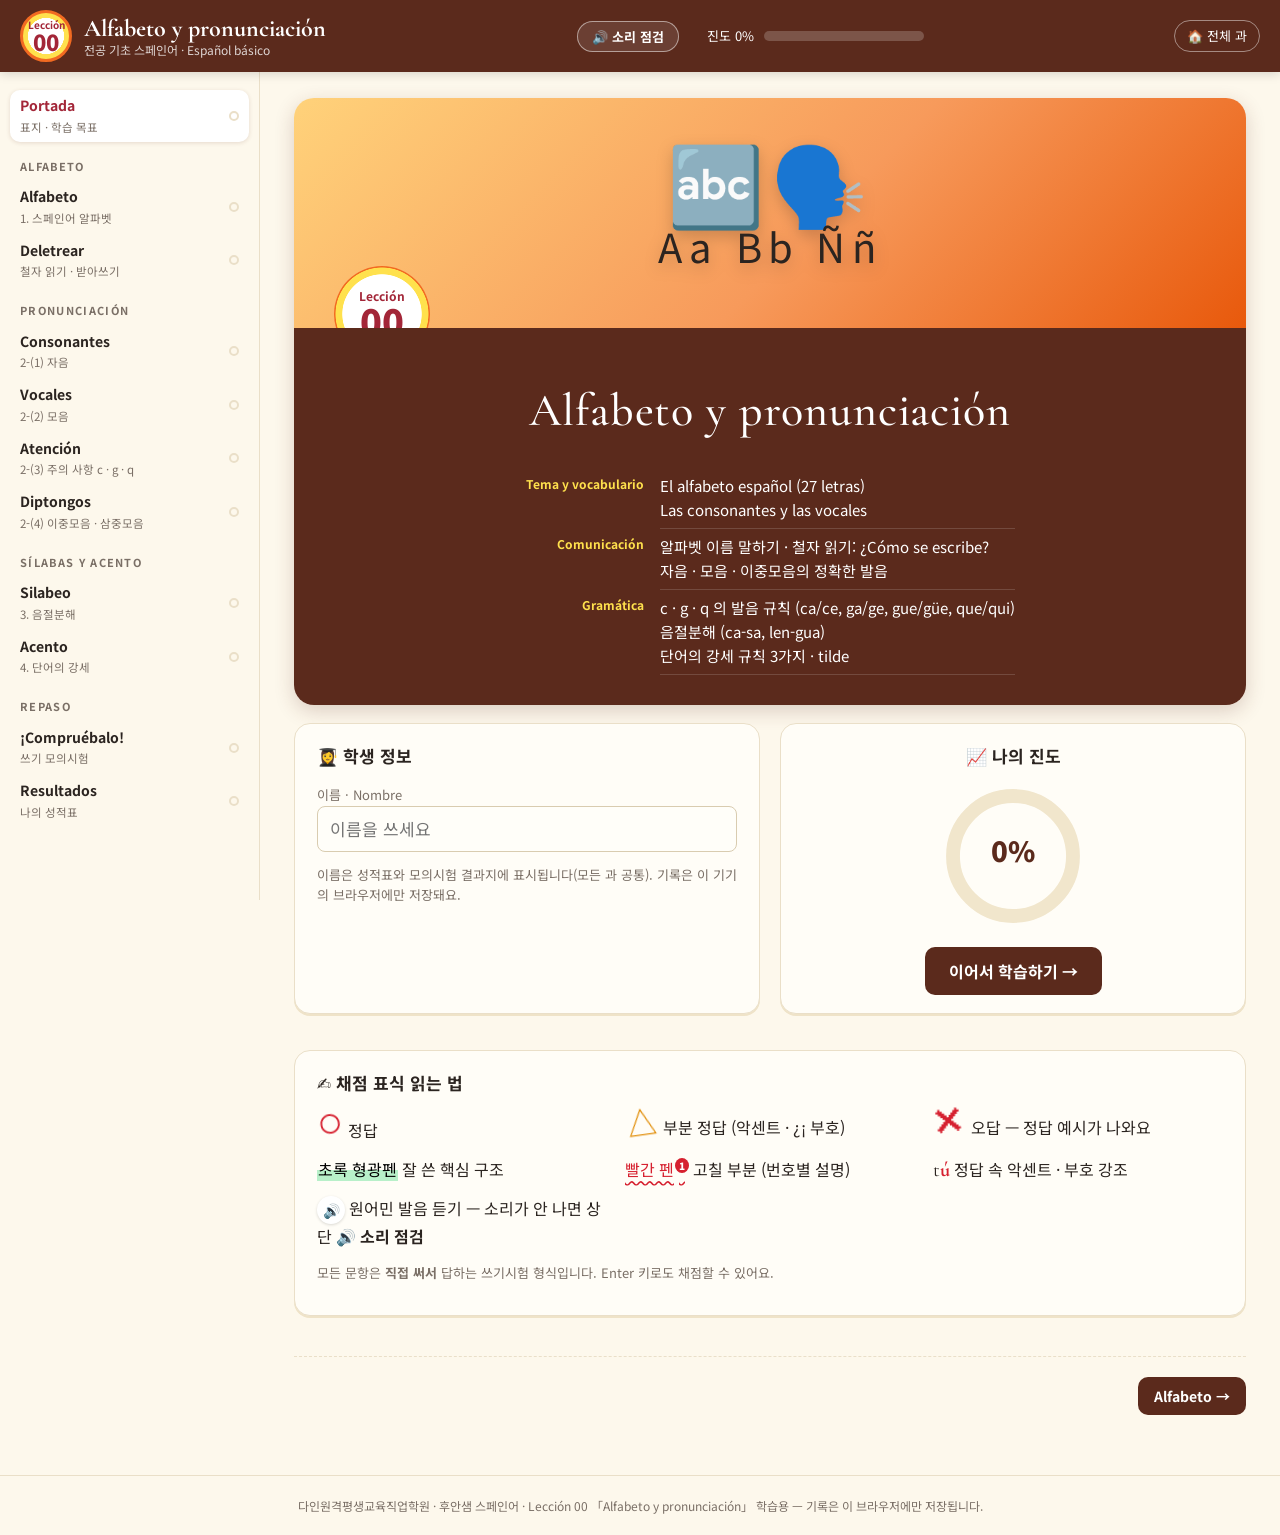
==== L00/index.html @ aec1a353 "Español básico v2: 전공 기초 스페인어 L00~L12 인터랙티브 수업 사이트 (스페인어 회화 I 9과 포맷) Co-Authored-By: Claude Opus 5.5" ====
<!DOCTYPE html>
<html lang="ko">
<head>
<meta charset="utf-8">
<meta name="viewport" content="width=device-width, initial-scale=1">
<title>Lección 00 · Alfabeto y pronunciación — 전공 기초 스페인어</title>
<link rel="preconnect" href="https://fonts.googleapis.com">
<link rel="preconnect" href="https://fonts.gstatic.com" crossorigin>
<link href="https://fonts.googleapis.com/css2?family=Cormorant+Garamond:ital,wght@0,500;0,700;1,500&family=Noto+Sans+KR:wght@400;500;700;900&family=Gaegu:wght@700&display=swap" rel="stylesheet">
<link rel="stylesheet" href="../common/style.css?v=1">
</head>
<body>
<script src="../common/audio-map.js?v=1"></script>
<script src="../common/engine.js?v=1"></script>
<script src="lesson.js?v=1"></script>
</body>
</html>
---- common/style.css ----
:root{
  --brown:#5b2a1c;--brown2:#7b3a26;--orange:#f26a21;--red:#a32638;--yellow:#ffe14d;--ybar:#fbe7a1;
  --cream:#fdf8ec;--paper:#fffdf7;--blue:#2a8bd0;--lblue:#e3f3fa;--pink:#f9c4d8;--green:#2e9d5b;
  --ink:#2b2420;--mute:#7a6f66;--line:#eadfc8;--pen:#d6202f;
  --serif:'Cormorant Garamond',Georgia,serif;--sans:'Noto Sans KR',system-ui,sans-serif;--hand:'Gaegu',cursive;
}
*{box-sizing:border-box}
html{scroll-behavior:smooth}
body{margin:0;background:var(--cream);color:var(--ink);font-family:var(--sans);font-size:16px;line-height:1.6}
button{font-family:inherit;cursor:pointer}
a{color:inherit}
i{font-style:italic}

/* header */
.top{position:sticky;top:0;z-index:30;display:flex;align-items:center;gap:14px;padding:10px 20px;background:var(--brown);color:#fff;box-shadow:0 2px 10px rgba(0,0,0,.15)}
.menu{display:none;background:none;border:0;color:#fff;font-size:24px}
.brand{display:flex;align-items:center;gap:12px;text-decoration:none}
.lb{display:flex;flex-direction:column;align-items:center;justify-content:center;width:52px;height:52px;border-radius:50%;background:radial-gradient(circle,#fff 55%,var(--yellow) 56%);border:3px solid var(--orange);color:var(--red);font-size:10px;font-weight:700;line-height:1}
.lb b{font-size:22px;font-family:var(--sans);font-weight:900}
.bt{font-family:var(--serif);font-size:24px;font-weight:700;line-height:1.1}
.bt small{display:block;font-family:var(--sans);font-size:12px;font-weight:400;opacity:.8}
.prog{margin-left:14px;display:flex;align-items:center;gap:10px;font-size:13px;white-space:nowrap}
#topbar{width:160px;height:10px;border-radius:9px;background:rgba(255,255,255,.2);overflow:hidden}
#topbar i{display:block;height:100%;width:0;background:linear-gradient(90deg,var(--yellow),var(--orange));transition:width .4s}

/* layout */
.wrap{display:grid;grid-template-columns:260px 1fr;max-width:1280px;margin:0 auto}
nav{position:sticky;top:72px;height:calc(100vh - 72px);overflow:auto;padding:16px 10px 40px;border-right:1px solid var(--line)}
nav .ng{margin:16px 10px 6px;font-size:11px;letter-spacing:.12em;text-transform:uppercase;color:var(--mute);font-weight:700}
nav a{display:flex;align-items:center;gap:10px;padding:7px 10px;border-radius:10px;text-decoration:none;margin:2px 0}
nav a:hover{background:#f6ecd5}
nav a.on{background:#fff;box-shadow:0 1px 4px rgba(91,42,28,.15)}
nav a.on b{color:var(--red)}
.nb{flex:none;width:24px;height:24px;border-radius:50%;background:var(--orange);color:#fff;font-size:12px;font-weight:900;display:grid;place-items:center}
.nb.d{background:var(--brown2)}
.nl{flex:1;line-height:1.25}.nl b{display:block;font-size:14px}.nl small{font-size:11.5px;color:var(--mute)}
.dot{flex:none;width:10px;height:10px;border-radius:50%;border:2px solid var(--line)}
.dot.part{background:var(--yellow);border-color:#e5b800}.dot.full{background:var(--green);border-color:var(--green)}
main{padding:26px 34px 60px;min-width:0}
main>section{animation:fade .3s}
@keyframes fade{from{opacity:0;transform:translateY(6px)}to{opacity:1}}
.pager{display:flex;justify-content:space-between;margin-top:40px;padding-top:20px;border-top:1px dashed var(--line)}
.foot{text-align:center;font-size:12px;color:var(--mute);padding:20px;border-top:1px solid var(--line)}

/* textbook markers */
.act-head,.ribbon-head,.dlg-head{display:flex;align-items:center;margin:8px 0 10px}
.act-pill{display:inline-flex;align-items:center;gap:8px;background:var(--red);color:#fff;font-size:13px;font-weight:700;letter-spacing:.08em;padding:4px 6px 4px 20px;border-radius:999px 0 0 999px;position:relative;z-index:1}
.act-pill b{display:grid;place-items:center;width:34px;height:34px;margin:-8px -14px -8px 6px;border-radius:50%;background:var(--orange);border:3px solid #fff;font-size:18px;box-shadow:0 1px 3px rgba(0,0,0,.2)}
.act-pill .hp{margin-left:-10px}
.act-bar{flex:1;height:22px;background:var(--ybar);border-radius:0 999px 999px 0;margin-left:-4px}
.act-bar.y{background:var(--yellow)}
.act-title{font-family:var(--serif);font-size:26px;font-weight:700;line-height:1.3;margin:12px 0 6px;color:var(--ink)}
.kr-sub{margin:0 0 12px;color:var(--mute);font-size:14px}
.ribbon{display:inline-block;padding:6px 26px;border-radius:6px 30px 30px 6px;background:var(--red);color:#fff;font-weight:700;position:relative;z-index:1}
.ribbon.red{background:var(--brown)}.ribbon.orange{background:linear-gradient(90deg,var(--red),var(--orange))}
.ribbon-head .act-bar{height:26px}
.dlg-pill{font-family:var(--serif);font-size:30px;font-weight:700;color:#fff;background:var(--orange);padding:2px 40px;border-radius:999px;position:relative;z-index:1}
.dlg-hatch{flex:1;height:30px;margin-left:-20px;border-radius:0 999px 999px 0;background:repeating-linear-gradient(-45deg,#fde3a5 0 4px,#fff4d0 4px 9px)}
.scene{font-family:var(--serif);font-style:italic;font-size:20px;margin:6px 0 14px}
.hp{display:inline-grid;place-items:center;width:30px;height:30px;border-radius:50%;border:2px solid var(--orange);background:#fff;font-size:15px;margin-right:6px}
.h3{font-size:17px;font-weight:700;margin:30px 0 12px;display:flex;flex-wrap:wrap;align-items:center;gap:6px}
.lead{font-family:var(--serif);font-size:20px}

.modelo{position:relative;margin:26px 0 16px;background:var(--lblue);border:1px solid #9ccfe8;border-radius:12px;padding:24px 22px 16px;font-family:var(--serif);font-size:19px}
.modelo-tab{position:absolute;top:-14px;left:20px;background:var(--blue);color:#fff;font-family:var(--sans);font-size:15px;padding:2px 26px;border-radius:6px 6px 14px 14px;clip-path:polygon(0 0,100% 0,92% 100%,8% 100%)}
.wave{line-height:2}
.ybox{border:2px solid #f5c400;border-radius:12px;background:#fffbe8;padding:12px 16px;margin:12px 0}
.ybox.two-col{display:grid;grid-template-columns:1fr 1fr;gap:0;padding:0}
.ybox.two-col>div{padding:12px 18px}.ybox.two-col>div+div{border-left:2px solid #f5c400}
.ybox.two-col b{display:block;border-bottom:1px solid #f5c400;padding-bottom:6px;margin-bottom:6px}
.ybox.two-col p{margin:2px 0}
.tip{display:flex;gap:10px;background:#fff;border-left:5px solid var(--blue);border-radius:8px;padding:10px 14px;margin:12px 0;font-size:14.5px}
.notice{background:#fff3e8;border:1px dashed var(--orange);border-radius:10px;padding:10px 14px;font-size:14px}
.hlc{padding:1px 6px;border-radius:4px;font-weight:600}
.hlc.c0{background:var(--yellow)}.hlc.c1{background:#bfe3f7}.hlc.c2{background:var(--pink)}
.chips{display:flex;flex-wrap:wrap;gap:10px;margin:8px 0}
.chips .hlc{padding:12px 24px;border-radius:6px;font-family:var(--serif);font-size:19px;font-weight:500;box-shadow:0 2px 0 rgba(0,0,0,.08)}
.chip{display:inline-block;background:#fff;border:1px solid var(--line);border-radius:6px;padding:0 8px;font-weight:500}

/* cards */
.card,.gcard{background:var(--paper);border:1px solid var(--line);border-radius:16px;padding:18px 22px;margin:18px 0;box-shadow:0 2px 0 #efe3c8}
.card h3,.gcard h3{margin:0 0 12px;font-size:17px}
.gcard h3{color:var(--brown)}
.grid2{display:grid;grid-template-columns:1fr 1fr;gap:20px}
.center{text-align:center}
.small{font-size:13px;color:var(--mute)}
.lbl{font-size:13px;color:var(--mute)}

/* cover */
.cover{border-radius:20px;overflow:hidden;box-shadow:0 6px 20px rgba(91,42,28,.2)}
.cover-hero{position:relative;height:230px;background:linear-gradient(#2fb6e9,#6ad1f0 45%,#3ac9c6 60%)}
.sun{position:absolute;right:60px;top:30px;width:60px;height:60px;border-radius:50%;background:#fff6b0;box-shadow:0 0 50px #fff6b0}
.sea{position:absolute;left:0;right:0;top:110px;height:60px;background:repeating-linear-gradient(90deg,rgba(255,255,255,.25) 0 20px,transparent 20px 60px),linear-gradient(#25c3c4,#5ee0d4)}
.sand{position:absolute;left:0;right:0;bottom:0;height:60px;background:#fbf2df}
.reader{position:absolute;left:32%;bottom:24px;font-size:84px;line-height:1;filter:drop-shadow(0 4px 4px rgba(0,0,0,.2))}
.reader span{position:absolute;left:40px;top:50px;font-size:60px}
.badge{position:absolute;left:40px;bottom:-34px;z-index:2;width:96px;height:96px;border-radius:50%;background:radial-gradient(circle,#fff 58%,var(--yellow) 59%,var(--yellow) 68%,var(--orange) 69%);display:flex;flex-direction:column;align-items:center;justify-content:center;color:var(--red);font-weight:900;font-size:36px;line-height:1}
.badge small{font-size:12px;font-weight:700}
.cover-body{background:var(--brown);color:#fff;padding:46px 40px 30px}
.cover-body h1{font-family:var(--serif);font-weight:500;font-size:46px;text-align:center;margin:0 0 20px;letter-spacing:.02em}
.obj{margin:0 auto;border-collapse:collapse;font-size:15px}
.obj th{color:var(--yellow);font-size:12px;text-align:right;vertical-align:top;padding:6px 16px 6px 0;white-space:nowrap}
.obj td{padding:6px 0;border-bottom:1px solid rgba(255,255,255,.15)}
.legend{display:grid;grid-template-columns:repeat(auto-fill,minmax(230px,1fr));gap:10px 18px;align-items:center}
.ring{width:150px}.ring .rb{fill:none;stroke:#f1e6cc;stroke-width:12}.ring .rf{fill:none;stroke:var(--orange);stroke-width:12;stroke-linecap:round;transform:rotate(-90deg);transform-origin:center;transition:stroke-dashoffset .6s}
.ring text{font-size:24px;font-weight:900;fill:var(--brown)}

/* buttons */
.btn{display:inline-flex;align-items:center;gap:6px;border:0;border-radius:10px;background:var(--brown);color:#fff;padding:8px 16px;font-size:14px;font-weight:700;text-decoration:none;transition:transform .1s,background .2s}
.btn:hover{background:var(--red)}.btn:active{transform:scale(.97)}
.btn.ghost{background:#fff;color:var(--brown);border:1.5px solid var(--brown)}
.btn.ghost:hover{background:#f8eedb}
.btn.sm{padding:4px 10px;font-size:13px}.btn.big{padding:12px 24px;font-size:16px;margin-top:10px}
.say{border:0;background:#fff;border-radius:50%;width:28px;height:28px;font-size:14px;box-shadow:0 1px 3px rgba(0,0,0,.15);vertical-align:middle;padding:0}
.say:hover{background:var(--yellow)}

/* items */
.items{display:grid;gap:12px}
.items.two{grid-template-columns:1fr 1fr}
.item{background:#fff;border:1.5px solid var(--line);border-radius:12px;padding:12px 14px;transition:border-color .2s,background .2s}
.item-p{font-size:15px;margin-bottom:8px}
.item-row{display:flex;align-items:center;gap:8px;flex-wrap:wrap;margin-top:6px}
.inp{flex:1;min-width:150px;font:inherit;font-size:17px;padding:8px 12px;border:1.5px solid #d9ccb0;border-radius:8px;background:#fffef9}
.inp:focus,.ta:focus,.cz:focus{outline:none;border-color:var(--blue);box-shadow:0 0 0 3px rgba(42,139,208,.15)}
.inp.wide{width:100%}
.ta{width:100%;font:inherit;font-size:17px;padding:10px 12px;border:1.5px solid #d9ccb0;border-radius:8px;background:repeating-linear-gradient(#fffef9 0 31px,#eadfc8 31px 32px);line-height:32px;resize:vertical}
.wc{font-size:12px;color:var(--mute);margin-right:auto}
.item.is-ok{border-color:#9bd3ad;background:#f6fcf7}
.item.is-half{border-color:#f0cf62;background:#fffcef}
.item.is-no{border-color:#f0a3a8;background:#fff7f7}
.fb{font-size:14px;margin-top:6px}
.fb:empty{display:none}
.good{color:var(--green);font-weight:700}
.warn{color:#b86e00;font-weight:500}
.ans{font-family:var(--serif);font-size:18px;font-weight:700;background:#fff;padding:0 6px;border-radius:4px;border-bottom:2px solid var(--pen)}
.tl{color:var(--pen);font-weight:900}
.tl-demo{font-family:var(--serif);font-size:20px}
.mkbox{display:inline-flex;align-items:center;gap:6px}
.mk{font-family:var(--hand);font-size:34px;line-height:.8;color:var(--pen);display:inline-block;transform:rotate(-8deg)}
.mk.ok{font-size:44px}
.mk.half{color:#e08a00}
.emo-sm{font-size:24px;vertical-align:middle}
.etag{display:inline-block;font-size:11.5px;font-weight:700;padding:1px 8px;border-radius:999px;background:#eee;color:#555;white-space:nowrap}
.e-acento{background:#ffe1e3;color:#b4121f}.e-puntuacion{background:#fff0c7;color:#8a6300}.e-concordancia{background:#e1efff;color:#1155a8}
.e-pronombre{background:#efe1ff;color:#6a23a8}.e-conjugacion{background:#dff7e8;color:#16743a}.e-estructura{background:#ffe7d6;color:#a8470f}

/* free writing */
.checklist{list-style:none;padding:0;margin:4px 0 8px;display:flex;flex-wrap:wrap;gap:6px}
.checklist li{font-size:13px;padding:2px 10px;border-radius:999px}
.checklist li.y{background:#dff4e6;color:#16743a}.checklist li.n{background:#fde2e4;color:#b4121f}
.redpen{font-family:var(--serif);font-size:19px;background:#fff;border:1px dashed var(--line);border-radius:8px;padding:10px 14px;line-height:1.8}
mark.goodm{background:linear-gradient(transparent 55%,#b8f0c9 55%);padding:0 1px}
mark.bad{background:none;color:var(--pen);text-decoration:underline wavy var(--pen);text-underline-offset:4px}
mark.bad sup{font-family:var(--sans);font-size:10px;font-weight:900;background:var(--pen);color:#fff;border-radius:50%;padding:0 4px;margin-left:1px}
.pen-notes{margin:8px 0 0;padding-left:0;list-style:none;font-size:13.5px;color:#7d1a22}
.pen-notes li{margin:3px 0}.pen-notes b{display:inline-grid;place-items:center;width:18px;height:18px;border-radius:50%;background:var(--pen);color:#fff;font-size:11px}
details.model{margin-top:8px;font-size:14px}details.model summary{cursor:pointer;color:var(--blue);font-weight:700}

/* cloze */
.cloze{background:#fff;border:1.5px solid var(--line);border-radius:12px;padding:14px 18px;margin:10px 0}
.cz-body{font-family:var(--serif);font-size:19px;line-height:2.3}
.cz-body p{margin:0}
.cloze.lines .cz-body p{border-bottom:1px dotted var(--line)}
.cloze.modelo-like{background:var(--lblue);border-color:#9ccfe8}
.who{font-family:var(--sans);font-size:14px;color:var(--brown2)}
.blank{position:relative;display:inline-block}
.cz{font:inherit;font-size:18px;border:0;border-bottom:2px solid var(--brown);background:#fffbe8;text-align:center;padding:0 4px;margin:0 2px;border-radius:4px 4px 0 0}
.cz.ok{background:#dff4e6;border-color:var(--green)}.cz.half{background:#fff4c4;border-color:#e0a800}.cz.no{background:#fde2e4;border-color:var(--pen)}
.czm{position:absolute;left:50%;top:100%;transform:translate(-50%,-6px);white-space:nowrap;line-height:1}
.czfix{font-family:var(--hand);font-size:17px;color:var(--pen)}
.cz-score{font-size:15px}
.cloze.table2 .cz-body p{display:flex;align-items:center;gap:8px;flex-wrap:wrap;border-bottom:1px solid var(--line)}
.cloze.table2 .cz-body p>span:first-child{width:190px}
.cloze.table2 .cz-body p>span:first-child{font-family:var(--sans);font-size:15px;color:var(--mute)}
.boot-wrap{display:grid;grid-template-columns:auto 1fr;gap:20px;align-items:center}
.cloze.boot{padding:6px}
.cloze.boot .cz-body{display:grid;grid-template-columns:1fr 1fr;gap:4px;line-height:1.8}
.cloze.boot .cz-body p{padding:6px 10px;border-radius:8px;display:flex;flex-direction:column}
.cloze.boot .cz-body p span{font-family:var(--sans);font-size:12px;color:var(--mute)}
.cloze.boot .cz-body p.in{background:#fde3c8}.cloze.boot .cz-body p.out{background:#f3f3f3}
.cloze.boot .cz-body p:nth-child(1){order:1}.cloze.boot .cz-body p:nth-child(4){order:2}.cloze.boot .cz-body p:nth-child(2){order:3}.cloze.boot .cz-body p:nth-child(5){order:4}.cloze.boot .cz-body p:nth-child(3){order:5}.cloze.boot .cz-body p:nth-child(6){order:6}
.boot-note{font-size:14.5px;background:#fff;border-radius:10px;padding:12px;border:1px solid var(--line)}

/* grammar visuals */
.blocks{display:flex;flex-wrap:wrap;align-items:center;gap:6px;margin:8px 0}
.bk{padding:6px 14px;border-radius:8px;font-family:var(--serif);font-size:20px;font-weight:700}
.bk.p{background:#eee}.bk.o{background:#e3d4ff}.bk.v{background:var(--yellow)}.bk.s{background:#bfe3f7}
.legend-mini{display:flex;flex-wrap:wrap;gap:6px}.legend-mini .bk{font-family:var(--sans);font-size:12px;font-weight:500;padding:2px 8px}
.scale{display:grid;grid-template-columns:repeat(5,1fr);gap:4px;margin:10px 0;border-radius:12px;overflow:hidden}
.st{text-align:center;padding:10px 4px;display:flex;flex-direction:column;gap:2px}
.st span{font-size:30px}.st b{font-family:var(--serif);font-size:16px;line-height:1.1}.st small{font-size:11.5px;color:#5b4c42}
.s5{background:#ffd0dd}.s4{background:#ffe5c2}.s3{background:#fff6c4}.s2{background:#e7eef3}.s1{background:#d9dee8}
.op{font-size:20px;color:var(--red);margin:0 6px}
table.acu{width:100%;border-collapse:separate;border-spacing:4px;margin:8px 0}
.acu th,.acu td{padding:10px 12px;border-radius:8px;background:#f7f2e6;text-align:left}
.acu th.agr,.acu td.agr{background:#dff4e6}.acu th.dis,.acu td.dis{background:#fde2e4}
.acu td{font-family:var(--serif);font-size:18px}.acu td:first-child{font-family:var(--sans);font-size:14px}

/* vocab */
.flipgrid{display:grid;grid-template-columns:repeat(auto-fill,minmax(160px,1fr));gap:12px}
.flip{perspective:800px;height:130px;cursor:pointer}
.flip-in{position:relative;width:100%;height:100%;transition:transform .5s;transform-style:preserve-3d}
.flip.on .flip-in{transform:rotateY(180deg)}
.ff,.fbk{position:absolute;inset:0;backface-visibility:hidden;border-radius:12px;display:flex;flex-direction:column;align-items:center;justify-content:center;gap:4px;padding:8px;text-align:center;border:1px solid var(--line);box-shadow:0 2px 0 #efe3c8}
.ff{background:#fff}.ff .emo{font-size:48px;line-height:1.1}.ff span:last-child{font-size:14px;font-weight:500}
.fbk{background:var(--yellow);transform:rotateY(180deg);font-weight:700}

/* dialogue */
.chat{display:flex;flex-direction:column;gap:10px;background:#fff;border:1px solid var(--line);border-radius:16px;padding:18px;transition:filter .3s}
.chat.comic{background:linear-gradient(#fff8e3,#fff);border:3px solid var(--ink);border-radius:6px}
.blur{filter:blur(7px);user-select:none;pointer-events:none}
.msg{display:flex;align-items:flex-start;gap:10px;max-width:86%}
.msg.r{flex-direction:row-reverse;align-self:flex-end}
.av{flex:none;display:flex;flex-direction:column;align-items:center;font-size:34px;line-height:1}
.av small{font-size:11px;color:var(--mute)}
.bub{background:#eef7fd;border:2px solid var(--ink);border-radius:18px;padding:8px 14px;font-family:var(--serif);font-size:19px;line-height:1.5;position:relative}
.msg.r .bub{background:#fdeef3}
.bub .hlc{font-weight:700}

/* match */
.bank{display:flex;flex-wrap:wrap;gap:8px}
.wchip{border:1.5px solid #c9b88f;background:#fff;border-radius:6px;padding:5px 12px;font-size:14.5px;transition:all .15s}
.wchip:hover{background:#fff4c4}
.wchip.sel{background:var(--yellow);border-color:#d4a900;box-shadow:0 0 0 3px rgba(255,225,77,.5)}
.wchip.used{opacity:.35}
.wchip.lk{background:#dff4e6;border-color:var(--green)}.wchip.dk{background:#fde2e4;border-color:var(--pen)}.wchip.pk{background:#e1efff;border-color:var(--blue)}
.wchip.ok{background:#dff4e6;border-color:var(--green)}.wchip.no{background:#fde2e4;border-color:var(--pen);text-decoration:line-through}
.pics{display:grid;grid-template-columns:repeat(3,1fr);gap:14px;margin:14px 0}
.pic{position:relative;background:#fff;border:2px dashed #d9ccb0;border-radius:50% 50% 16px 16px/40% 40% 16px 16px;padding:18px 10px 12px;text-align:center;cursor:pointer;transition:all .2s;min-height:150px;display:flex;flex-direction:column;align-items:center;gap:6px}
.pic:hover{border-color:var(--orange)}
.pic .num{position:absolute;left:10px;top:6px;font-weight:700}
.pic .emo{font-size:58px;line-height:1}
.pic .slot{font-size:14px;color:var(--mute);background:#f7f2e6;border-radius:6px;padding:2px 10px;min-width:60%}
.pic.filled .slot{color:var(--ink);background:var(--yellow);font-weight:500}
.pic.ok{border-style:solid;border-color:var(--green)}.pic.no{border-style:solid;border-color:var(--pen)}
.pic .mkbox{position:absolute;right:8px;top:4px;flex-direction:column}.pic .mkbox small{font-size:11px;color:var(--pen)}
.react-row{background:var(--paper);border:1px solid var(--line);border-radius:12px;padding:12px}
.react-row .q{font-family:var(--serif);font-size:19px;margin-bottom:6px}
.tg{display:flex;gap:6px;margin-bottom:6px}
.tg button,.mode button{border:1.5px solid var(--line);background:#fff;border-radius:999px;padding:4px 14px;font-size:14px}
.tg button.on,.mode button.on{background:var(--brown);color:#fff;border-color:var(--brown)}
.mode{display:flex;gap:8px;margin:10px 0}

/* chain */
.chain{display:flex;flex-wrap:wrap;align-items:center;gap:4px;margin:16px 0;padding:14px;background:#fff;border-radius:12px;border:1px solid var(--line)}
.node{display:flex;flex-direction:column;align-items:center;padding:8px 10px;border-radius:12px;background:#f3eee2;color:#aaa;font-size:13px;min-width:90px;text-align:center;transition:all .3s}
.node span{font-size:28px;filter:grayscale(1);opacity:.5}
.node.on{background:var(--yellow);color:var(--ink);font-weight:500}.node.on span{filter:none;opacity:1}
.link{font-size:18px;opacity:.3}.link.on{opacity:1}

/* tables */
table.lg{width:100%;border-collapse:collapse;border:2px solid #f5c400;border-radius:12px;overflow:hidden;margin:10px 0;background:#fffbe8}
.lg th,.lg td{border:1px solid #f5c400;padding:10px;vertical-align:top}
.lg th{font-weight:500;width:130px}.lg tr:first-child th{text-align:center}
.lg td{height:80px;cursor:pointer;background:#fff}.lg td:hover{background:#fff8d6}
.lg td .wchip{margin:2px}
.wordbank span{display:inline-block;background:#fff;border:1px solid #f5c400;border-radius:6px;padding:0 10px;margin:2px 4px}

/* freq */
.freq{background:#fff;border:1px solid var(--line);border-radius:12px;padding:12px 16px}
.fr{display:grid;grid-template-columns:minmax(220px,1.4fr) 2fr 110px;align-items:center;gap:12px;padding:5px 0}
.fl{font-family:var(--serif);font-size:18px;font-weight:700}
.fbar{height:14px;background:#f1e8d4;border-radius:9px;overflow:hidden}.fbar i{display:block;height:100%;background:linear-gradient(90deg,var(--orange),var(--yellow))}
.fk{font-size:13px;color:var(--mute)}
.sort-line,.scr-line{min-height:46px;border:2px dashed var(--line);border-radius:10px;padding:6px;display:flex;flex-wrap:wrap;gap:6px;margin-bottom:8px;background:#fffef9}
.sort-bank,.scr-bank{display:flex;flex-wrap:wrap;gap:6px}
.tok{border:1.5px solid #c9b88f;background:#fff;border-radius:8px;padding:5px 12px;font-family:var(--serif);font-size:18px}
.tok:disabled{opacity:.25}.tok.in{background:var(--yellow);border-color:#d4a900}

/* venn */
.venn{position:relative;height:300px;margin:16px 0;max-width:720px}
.venn .c1,.venn .c2{position:absolute;top:0;width:60%;height:300px;border-radius:50%}
.venn .c1{left:0;background:rgba(46,157,91,.16);border:2px solid rgba(46,157,91,.5)}
.venn .c2{right:0;background:rgba(42,139,208,.16);border:2px solid rgba(42,139,208,.5)}
.vt{position:absolute;inset:0;display:grid;grid-template-columns:1fr .9fr 1fr;align-items:center;text-align:center;padding:0 4%}
.vt b{display:block;font-size:13px;margin-bottom:6px;color:var(--brown)}
.vt span{display:block;font-family:var(--serif);font-size:16px;line-height:1.3;margin:3px 0}
.vm span{font-weight:700;color:var(--red)}

/* weather & pairs */
.wx{display:grid;grid-template-columns:repeat(6,1fr);gap:10px;margin:10px 0}
.wxc{background:#fff;border:1px solid var(--line);border-radius:12px;text-align:center;padding:10px 4px;display:flex;flex-direction:column}
.wxc span{font-size:36px}.wxc b{font-family:var(--serif);font-size:16px}.wxc small{font-size:11.5px;color:var(--mute)}
.pairs{display:grid;grid-template-columns:repeat(3,1fr);gap:14px;margin:10px 0}
.pair{display:flex;flex-direction:column;gap:8px}
.pc{display:flex;flex-direction:column;align-items:center;gap:2px;border:2px solid var(--line);background:#fff;border-radius:14px;padding:10px;font-size:14px;position:relative}
.pc span{font-size:46px;line-height:1.1}.pc small{position:absolute;left:10px;top:4px;font-weight:700}
.pc:hover{border-color:var(--orange)}
.pc.on{border-color:var(--pen);background:#fff7f7;box-shadow:0 0 0 3px rgba(214,32,47,.12)}
.pc.on::after{content:'○';position:absolute;right:10px;top:-6px;font-family:var(--hand);font-size:40px;color:var(--pen)}
.pair11{background:var(--paper);border:1px solid var(--line);border-radius:14px;padding:12px;margin:12px 0}
.pair11 .ph{font-weight:700;margin-bottom:8px}
.pr2{display:grid;grid-template-columns:1fr 1fr;gap:10px;margin-bottom:8px}
.poll{display:grid;gap:8px}
.pl{display:grid;grid-template-columns:150px 1fr;align-items:center;gap:10px;font-size:14px}
.plb{display:grid;grid-template-columns:1fr 1fr;gap:4px}
.plb i{font-style:normal;text-align:center;padding:6px;border-radius:6px;background:#f1e8d4;color:#9a8f80}
.plb i.on{background:var(--orange);color:#fff;font-weight:700}

/* útil / proverbio */
.note{position:relative;background:#fff;border-radius:6px;padding:40px 30px 20px;box-shadow:0 4px 0 #cfe6ef;border:1px solid #cfe6ef;background-image:radial-gradient(circle,#9ccfe8 3px,transparent 4px);background-size:22px 22px;background-repeat:repeat-x;background-position:10px 12px}
.clip{position:absolute;top:-10px;left:30px;font-size:34px}
.note-t{position:absolute;top:14px;left:70px;background:#ffe9a6;padding:2px 18px;font-weight:700;color:var(--blue);transform:rotate(-2deg)}
.ul{list-style:none;padding:0;margin:12px 0 0}
.ul li{display:flex;align-items:center;gap:10px;flex-wrap:wrap;padding:6px 0;border-bottom:1px dotted #cfe6ef;font-family:var(--serif);font-size:19px}
.ul li small{font-family:var(--sans);font-size:13px;color:var(--mute);margin-left:auto}
.prov{position:relative;background:#fff;border:2px solid #f3a3ad;border-radius:16px;padding:30px 24px 20px;margin:30px 0 12px}
.prov-t{position:absolute;top:-14px;left:50%;transform:translateX(-50%);background:#e8737f;color:#fff;padding:2px 30px;border-radius:6px;font-weight:700}
.pv{font-size:26px;font-weight:500}
.det{position:absolute;right:24px;bottom:10px;font-size:60px}
.opts{display:flex;flex-wrap:wrap;gap:8px}
.opt{border:1.5px solid var(--line);background:#fff;border-radius:10px;padding:6px 14px;font-size:15px}
.opt:hover{border-color:var(--orange)}
.opt.ok{background:#dff4e6;border-color:var(--green);font-weight:700}.opt.no{background:#fde2e4;border-color:var(--pen);text-decoration:line-through}
.item.choice{display:grid;grid-template-columns:1fr auto;align-items:center;gap:6px}
.item.choice .item-p{grid-column:1/-1;margin:0}

/* exam & report */
.exam-top{display:flex;align-items:center;gap:20px;justify-content:space-between;flex-wrap:wrap}
.timer{text-align:center}.timer span{display:block;font-size:36px;font-weight:900;font-variant-numeric:tabular-nums;color:var(--brown)}
.timer span.over{color:var(--pen)}
.exa{padding-left:24px;margin:0}
.exa li{padding:8px 0;border-bottom:1px dotted var(--line);display:flex;flex-wrap:wrap;align-items:center;gap:10px}
.ep{font-family:var(--serif);font-size:18px;flex:1 1 100%}
.exa .inp{max-width:260px}
.inp.ok{border-color:var(--green);background:#f3fbf5}.inp.half{border-color:#e0a800;background:#fffbe8}.inp.no{border-color:var(--pen);background:#fff6f6}
.bubbles{display:flex;gap:16px;justify-content:center}
.bubbles span{display:grid;place-items:center;width:90px;height:90px;border-radius:50%;background:#fff;border:2px solid var(--line);font-size:46px}
.qs li{margin:6px 0;color:#9a3412;font-weight:500}
.report{border:2px solid var(--brown)}
.rp-head{display:flex;justify-content:space-between;align-items:center;gap:20px;border-bottom:2px solid var(--brown);padding-bottom:10px;margin-bottom:12px}
.rp-head h2{margin:0;font-family:var(--serif);font-size:30px}.rp-head p{margin:0;color:var(--mute)}
.stamp{flex:none;width:140px;height:140px;border-radius:50%;border:5px double var(--pen);color:var(--pen);display:flex;flex-direction:column;align-items:center;justify-content:center;transform:rotate(-10deg);line-height:1;font-family:var(--hand)}
.stamp b{font-size:48px}.stamp small{font-size:16px}.stamp span{font-family:var(--serif);font-size:18px;font-weight:700;margin-top:4px}.stamp em{font-style:normal;font-size:16px}
.stamp.g1,.stamp.g2{color:#c46a00;border-color:#c46a00}
.sbar{display:grid;grid-template-columns:150px 1fr 70px;gap:10px;align-items:center;font-size:14px;margin:6px 0;text-decoration:none}
a.sbar:hover span{color:var(--red)}
.bar{position:relative;height:16px;background:#f1e8d4;border-radius:9px;overflow:hidden}
.bar i{position:absolute;left:0;top:0;bottom:0;background:linear-gradient(90deg,var(--brown2),var(--orange));border-radius:9px;z-index:1}
.bar u{position:absolute;left:0;top:0;bottom:0;background:#f7cfa6;border-radius:9px}
.bar.r i{background:linear-gradient(90deg,#e8737f,var(--pen))}
table.rub{width:100%;border-collapse:collapse;font-size:14px}
.rub td{padding:5px 8px;border-bottom:1px solid var(--line)}.rub td:last-child{text-align:right;font-weight:700;white-space:nowrap}
.rub tr.y td:first-child{color:var(--green)}.rub tr.h td:first-child{color:#e08a00}.rub tr.n td:first-child{color:var(--pen)}
.radar{width:100%;max-width:340px}
.radar .rg{fill:none;stroke:#e3d6b8;stroke-width:1}
.radar .rv{fill:rgba(242,106,33,.28);stroke:var(--orange);stroke-width:2.5}
.radar .rd{fill:var(--red)}
.radar text{font-size:11.5px;fill:var(--brown);font-weight:700}
.sk{display:flex;flex-wrap:wrap;gap:6px;justify-content:center;font-size:12px}
.sk span{background:#f7f2e6;border-radius:999px;padding:2px 10px}
.ebar{display:grid;grid-template-columns:170px 1fr 50px;gap:10px;align-items:center;margin:8px 0}
.ebar p{grid-column:1/-1;margin:-4px 0 4px;font-size:13px;color:var(--mute)}
.hist{display:flex;align-items:flex-end;gap:12px;height:170px;padding:10px;border-bottom:2px solid var(--brown)}
.hc{display:flex;flex-direction:column;align-items:center;justify-content:flex-end;height:100%;width:56px}
.hb{width:38px;background:linear-gradient(var(--orange),var(--brown2));border-radius:6px 6px 0 0;display:flex;justify-content:center;color:#fff;font-size:13px;min-height:22px}
.hc small{font-size:10.5px;color:var(--mute);margin-top:4px;text-align:center}

/* responsive */
@media (max-width:900px){
  .wrap{grid-template-columns:1fr}
  .menu{display:block}
  nav{position:fixed;left:0;top:64px;z-index:40;width:280px;height:calc(100vh - 64px);background:var(--cream);transform:translateX(-100%);transition:transform .25s;box-shadow:4px 0 20px rgba(0,0,0,.15)}
  body.navopen nav{transform:none}
  main{padding:18px 14px 50px}
  .grid2,.items.two,.ybox.two-col{grid-template-columns:1fr}
  .pics,.pairs{grid-template-columns:repeat(2,1fr)}
  .wx{grid-template-columns:repeat(3,1fr)}
  .scale{grid-template-columns:1fr}
  .fr{grid-template-columns:1fr 90px}.fbar{display:none}
  .prog #topbar{width:70px}.bt small{display:none}.bt{font-size:18px}
  .boot-wrap{grid-template-columns:1fr}
  .cover-body h1{font-size:32px}.cover-body{padding:46px 18px 24px}
  .venn{height:260px}.venn .c1,.venn .c2{height:260px}.vt span{font-size:13px}
}
@media print{
  .top,nav,.pager,.foot,.btn,.say,#menu{display:none!important}
  .wrap{display:block}main{padding:0}
  main>section:not(#sec-resultados):not(#sec-examen){display:none!important}
  #sec-examen>*:not(#report){display:none!important}
  body{background:#fff}.card{box-shadow:none}
}

/* 특수문자 입력 버튼 */
.keys{position:fixed;left:0;right:0;bottom:0;z-index:50;display:flex;align-items:center;justify-content:center;gap:12px;padding:8px 12px calc(8px + env(safe-area-inset-bottom));background:rgba(91,42,28,.96);box-shadow:0 -4px 18px rgba(0,0,0,.18);animation:keysUp .18s ease-out}
.keys[hidden]{display:none}
@keyframes keysUp{from{transform:translateY(100%)}to{transform:none}}
.keys-l{color:var(--yellow);font-size:12px;font-weight:700;white-space:nowrap}
.keys-h{color:rgba(255,255,255,.6);font-size:12px;white-space:nowrap}
.keys-row{display:flex;gap:6px;flex-wrap:wrap;justify-content:center}
.key{min-width:44px;height:44px;border:0;border-radius:10px;background:#fff;color:var(--ink);font-family:var(--serif);font-size:24px;font-weight:700;line-height:1;box-shadow:0 3px 0 #d9c7a5;touch-action:manipulation;user-select:none;-webkit-user-select:none}
.key:hover{background:var(--yellow)}
.key:active{transform:translateY(2px);box-shadow:0 1px 0 #d9c7a5}
.key.shift{background:#f3e7cf;font-family:var(--sans);font-size:18px}
.key.shift.on{background:var(--orange);color:#fff;box-shadow:0 3px 0 #b84b10}
body.keys-on{padding-bottom:76px}
body.keys-on .foot{margin-bottom:0}
@media (max-width:900px){.keys{gap:6px;padding:6px 6px calc(6px + env(safe-area-inset-bottom))}.keys-l,.keys-h{display:none}.key{min-width:34px;height:40px;font-size:21px;padding:0 4px}.keys-row{gap:4px;flex-wrap:nowrap}body.keys-on{padding-bottom:58px}}
@media print{.keys{display:none!important}}
.key.hit{background:var(--yellow);transform:translateY(2px)}

/* 소리 점검 */
.sndbtn{margin-left:auto;border:1.5px solid rgba(255,255,255,.5);background:rgba(255,255,255,.1);color:#fff;border-radius:999px;padding:5px 14px;font-size:13px;font-weight:700;white-space:nowrap}
.sndbtn:hover{background:rgba(255,255,255,.25)}
.say.playing,.btn.playing{animation:pulse .8s infinite;background:var(--yellow)!important;color:var(--ink)!important}
@keyframes pulse{50%{box-shadow:0 0 0 6px rgba(255,225,77,.45)}}
.toast{position:fixed;left:50%;top:84px;z-index:70;transform:translate(-50%,-20px);opacity:0;pointer-events:none;display:flex;align-items:center;gap:10px;max-width:min(560px,92vw);background:#2b2420;color:#fff;border-radius:12px;padding:10px 12px 10px 16px;box-shadow:0 8px 24px rgba(0,0,0,.25);font-size:14px;transition:all .25s}
.toast.on{opacity:1;transform:translate(-50%,0);pointer-events:auto}
.toast .tchk{background:var(--yellow);color:var(--ink);white-space:nowrap}
.toast .tx{background:none;border:0;color:#fff;font-size:16px}
.modal{position:fixed;inset:0;z-index:80;display:none;align-items:center;justify-content:center;background:rgba(43,36,32,.45);padding:16px}
.modal.on{display:flex}
.mbox{position:relative;width:min(560px,100%);max-height:90vh;overflow:auto;background:var(--paper);border-radius:18px;padding:22px 24px;box-shadow:0 20px 50px rgba(0,0,0,.3)}
.mbox h2{margin:0 0 12px;font-size:22px}
.mx{position:absolute;right:14px;top:12px;border:0;background:none;font-size:20px}
.chk-status{display:flex;flex-wrap:wrap;gap:8px;margin-bottom:10px}
.chk-status div{padding:3px 12px;border-radius:999px;font-size:13.5px;font-weight:700}
.chk-status .y{background:#dff4e6;color:#16743a}.chk-status .n{background:#fde2e4;color:#b4121f}
.chk-row{display:flex;flex-direction:column;gap:4px;margin:10px 0}
.chk-row label{font-size:13px;color:var(--mute)}
.vsel{font:inherit;padding:8px;border-radius:8px;border:1.5px solid #d9ccb0;background:#fff}
.rate{width:100%;accent-color:var(--orange)}
.chk-res{border-radius:10px;padding:0;font-size:14px}
.chk-res:not(:empty){padding:10px 14px}
.chk-res.good{background:#dff4e6;color:#16743a}.chk-res.bad{background:#fde2e4;color:#b4121f}.chk-res.wait{background:#fff4c4}
.chk-tips{padding-left:18px;font-size:13.5px;margin:8px 0 0}.chk-tips li{margin:5px 0}
details summary{cursor:pointer;font-weight:700;margin-top:6px}
@media (max-width:900px){.sndbtn span{display:none}.sndbtn{padding:5px 10px}}
@media print{.sndbtn,.toast,.modal{display:none!important}}

/* ===== 공통 엔진 추가 스타일 (spa_con) ===== */
.home{margin-left:auto;color:#fff;text-decoration:none;border:1.5px solid rgba(255,255,255,.45);border-radius:20px;padding:5px 12px;font-size:13px;white-space:nowrap}
.home:hover{background:rgba(255,255,255,.12)}
.cover-hero.gen{display:flex;align-items:center;justify-content:center;overflow:hidden}
.hero-emo{font-size:78px;line-height:1.1;letter-spacing:.08em;text-align:center;filter:drop-shadow(0 6px 8px rgba(0,0,0,.18));padding:0 20px 20px}
.hero-emo small{display:block;font-size:40px}
/* 짝 맞추기 (pairMatch) */
.pm{display:grid;grid-template-columns:1fr 1fr;gap:10px 40px;position:relative;margin:10px 0}
.pm-col{display:flex;flex-direction:column;gap:8px}
.pm-it{position:relative;display:flex;align-items:center;gap:8px;background:#fff;border:1.5px solid #d9ccb0;border-radius:10px;padding:8px 12px;text-align:left;font-size:15px;min-height:44px;transition:all .15s}
.pm-it:hover{border-color:var(--orange)}
.pm-it.sel{background:#fff4c4;border-color:#d4a900;box-shadow:0 0 0 3px rgba(255,225,77,.45)}
.pm-it .pk{margin-left:auto;min-width:26px;height:26px;border-radius:50%;display:inline-flex;align-items:center;justify-content:center;font-size:13px;font-weight:700;color:#fff;background:#cfc3aa}
.pm-it .lt{font-weight:700;color:var(--mute);min-width:20px}
.pm-it .emo{font-size:26px}
.pm-it.ok{border-color:var(--green);background:#eefaf2}.pm-it.no{border-color:var(--pen);background:#fff1f1}
.pm-it .fx{font-size:12px;color:var(--pen);margin-left:6px}
.pm svg.pm-lines{position:absolute;inset:0;width:100%;height:100%;pointer-events:none;overflow:visible}
.pm svg.pm-lines line{stroke-width:3;stroke-linecap:round;opacity:.75}
.pkc0{background:#f26a21!important}.pkc1{background:#2a8bd0!important}.pkc2{background:#2e9d5b!important}.pkc3{background:#a32638!important}.pkc4{background:#8a5cc8!important}.pkc5{background:#d4a900!important}.pkc6{background:#e0559b!important}.pkc7{background:#17a2a2!important}.pkc8{background:#6b4c3b!important}.pkc9{background:#5c7c2e!important}
/* 분류 표 (sortBoard) */
table.lg td.col{height:auto;min-height:80px}
.sb-bank{margin-bottom:8px}
/* 그림 카드 공통 */
.pic .cap{font-size:12px;color:var(--mute)}
.pic .txt{font-size:22px;font-weight:700;color:var(--brown)}
/* 정보 표 (datos) */
table.dt{width:100%;border-collapse:collapse;margin:10px 0;background:#fff;border-radius:10px;overflow:hidden}
.dt th,.dt td{border:1px solid var(--line);padding:8px 10px;text-align:left;vertical-align:middle}
.dt th{background:#fbe7a1;font-weight:700;font-size:14px}
.dt td .inp{width:100%;min-width:80px}
/* 시계 */
.clk{width:110px;height:110px}
.clk .face{fill:#fff;stroke:var(--brown);stroke-width:4}
.clk .tk{stroke:var(--brown);stroke-width:2}
.clk .hh{stroke:var(--brown);stroke-width:5;stroke-linecap:round}
.clk .mh{stroke:var(--orange);stroke-width:3.5;stroke-linecap:round}
.clk .ct{fill:var(--red)}
.dclock{display:inline-block;font-family:'Courier New',monospace;font-weight:700;font-size:28px;background:#1d2b36;color:#7ef0ff;border-radius:10px;padding:6px 14px;letter-spacing:.06em;box-shadow:inset 0 0 0 3px #3d5566}
/* 카드 그리드 */
.cgrid{display:grid;grid-template-columns:repeat(auto-fill,minmax(150px,1fr));gap:12px;margin:12px 0}
.ccard{background:#fff;border:1.5px solid var(--line);border-radius:14px;padding:12px;text-align:center}
.ccard .emo{font-size:44px;line-height:1.1;display:block}
.ccard b{display:block}
.ccard small{color:var(--mute)}
/* 허브 */
.hub-wrap{max-width:1180px;margin:0 auto;padding:26px 20px 60px}
.hub-hero{background:var(--brown);color:#fff;border-radius:22px;padding:34px 34px 30px;position:relative;overflow:hidden}
.hub-hero h1{font-family:var(--serif);font-size:44px;margin:0 0 6px;font-weight:700}
.hub-hero p{margin:0;opacity:.9}
.hub-hero .st{position:absolute;right:30px;top:24px;font-size:64px;opacity:.9}
.hub-name{margin-top:18px;display:flex;gap:10px;align-items:center;flex-wrap:wrap}
.hub-name input{max-width:240px}
.hub-grid{display:grid;grid-template-columns:repeat(auto-fill,minmax(260px,1fr));gap:18px;margin-top:24px}
.lcard{display:flex;flex-direction:column;background:#fff;border-radius:18px;overflow:hidden;text-decoration:none;box-shadow:0 4px 14px rgba(91,42,28,.12);transition:transform .15s,box-shadow .15s}
.lcard:hover{transform:translateY(-3px);box-shadow:0 10px 24px rgba(91,42,28,.2)}
.lcard .lh{height:110px;display:flex;align-items:center;justify-content:center;font-size:52px;position:relative}
.lcard .lh .badge{left:16px;bottom:-26px;width:66px;height:66px;font-size:24px}
.lcard .lh .badge small{font-size:9px}
.lcard .lbody{padding:34px 18px 16px;flex:1;display:flex;flex-direction:column}
.lcard h2{font-family:var(--serif);font-size:24px;margin:0 0 6px;line-height:1.15;color:var(--brown)}
.lcard p{font-size:13px;color:var(--mute);margin:0 0 12px;flex:1}
.lcard .lp{display:flex;align-items:center;gap:10px;font-size:13px}
.lcard .lp .bar{flex:1}
.lcard .gram{font-size:12px;background:#fff7d6;border-radius:6px;padding:4px 8px;margin-bottom:10px;color:#6b5a1c}
@media (max-width:900px){.pm{gap:8px 14px}.hub-hero h1{font-size:32px}.hub-hero .st{display:none}.home span{display:none}}

/* ===== 전공 기초 스페인어 v2 추가 ===== */
.act-pill.ej{background:#e8590c}.act-pill.ej b{background:#ff922b}
.act-pill.ac{background:#0f8f84}.act-pill.ac b{background:#2bb3a6}
.nb.e{background:#e8590c}.nb.a{background:#0f8f84}.nb.l{background:#2a8bd0}
.ribbon.teal{background:linear-gradient(90deg,#0f8f84,#4cc3b5)}.ribbon.blue{background:linear-gradient(90deg,#1c6fb3,#5aa9e6)}.ribbon.violet{background:linear-gradient(90deg,#6b4bb8,#a48be0)}
.vtab{display:grid;grid-template-columns:repeat(auto-fill,minmax(220px,1fr));gap:6px 14px;background:#fffbe6;border:1px solid #f1e3a6;border-radius:14px;padding:14px 16px;margin:10px 0}
.vtab .vt{display:flex;align-items:center;gap:8px;border-bottom:1px dashed #eadb9c;padding:4px 0}.vtab .vt b{color:#5b2a1c}.vtab .vt span{flex:1;color:#555;font-size:14px}
.lectura-b .lect{background:#fff;border:1px solid #e3e3e3;border-left:6px solid #2a8bd0;border-radius:12px;padding:16px 20px;line-height:1.95;font-size:17px;transition:filter .2s}
.lectura-b .lect.blur{filter:blur(6px)}
.lect .ls{cursor:pointer;border-radius:4px;padding:1px 0}.lect .ls:hover{background:#e7f3fd}
.lect-img{float:right;font-size:64px;margin:0 0 8px 14px;line-height:1}
.contesta .item-p{font-weight:600}
.cul-t{font-size:26px;margin:6px 0 10px;color:#0f6f66}
.cul-grid{display:grid;grid-template-columns:repeat(auto-fill,minmax(250px,1fr));gap:14px;margin:12px 0}
.cul-c{background:#fff;border:1px solid #d6efec;border-radius:14px;padding:14px;box-shadow:0 2px 6px rgba(0,0,0,.05)}
.cul-c h4{margin:6px 0;color:#7b3a26}.cul-c p{margin:0;font-size:14.5px;line-height:1.7;color:#333}.cul-e{font-size:42px}
.gtab{border-collapse:collapse;width:100%;margin:8px 0;background:#fffbe6;font-size:15px}
.gtab th,.gtab td{border:1px solid #e6d58e;padding:6px 10px;text-align:center}.gtab th{background:#fbe7a1;color:#5b2a1c}
.gtab td.l{text-align:left}.gtab .hi{color:#d6202f;font-weight:700}
.vf-tab .item{display:flex;align-items:center;gap:10px;flex-wrap:wrap}
.cal{display:grid;grid-template-columns:repeat(7,1fr);gap:6px;margin:10px 0}.cal span{background:#fff;border:1px solid #e3e3e3;border-top:6px solid #2a8bd0;border-radius:8px;text-align:center;padding:6px 2px;font-size:12px;color:#777}.cal span b{display:block;font-size:15px;color:#333}.cal span.we{border-top-color:#d6202f}
.seasons{display:grid;grid-template-columns:repeat(4,1fr);gap:8px;margin:10px 0}.ssn{background:#fff;border-radius:12px;border:1px solid #e3e3e3;text-align:center;padding:10px 6px}.ssn span{font-size:34px;display:block}.ssn b{display:block;font-size:16px}.ssn small{font-size:11.5px;color:#777}
.photo-emo{font-size:46px;display:inline-block;background:linear-gradient(135deg,#e7f3fd,#fff);border-radius:12px;padding:6px 14px;border:1px solid #d6e7f5}
.caltab .gtab td{min-width:84px}.caltab .gtab td small{display:block;color:#777;font-size:12px}
@media(max-width:640px){.cal{grid-template-columns:repeat(4,1fr)}.seasons{grid-template-columns:repeat(2,1fr)}}
.vtab .vt{position:static;inset:auto;display:flex;grid-template-columns:none;text-align:left;padding:4px 0;width:auto;height:auto;background:none;border-radius:0}
.vtab .vt b{display:inline;margin:0;font-size:15px}.vtab .vt span{display:block;flex:1;font-family:inherit;font-size:14px;margin:0}
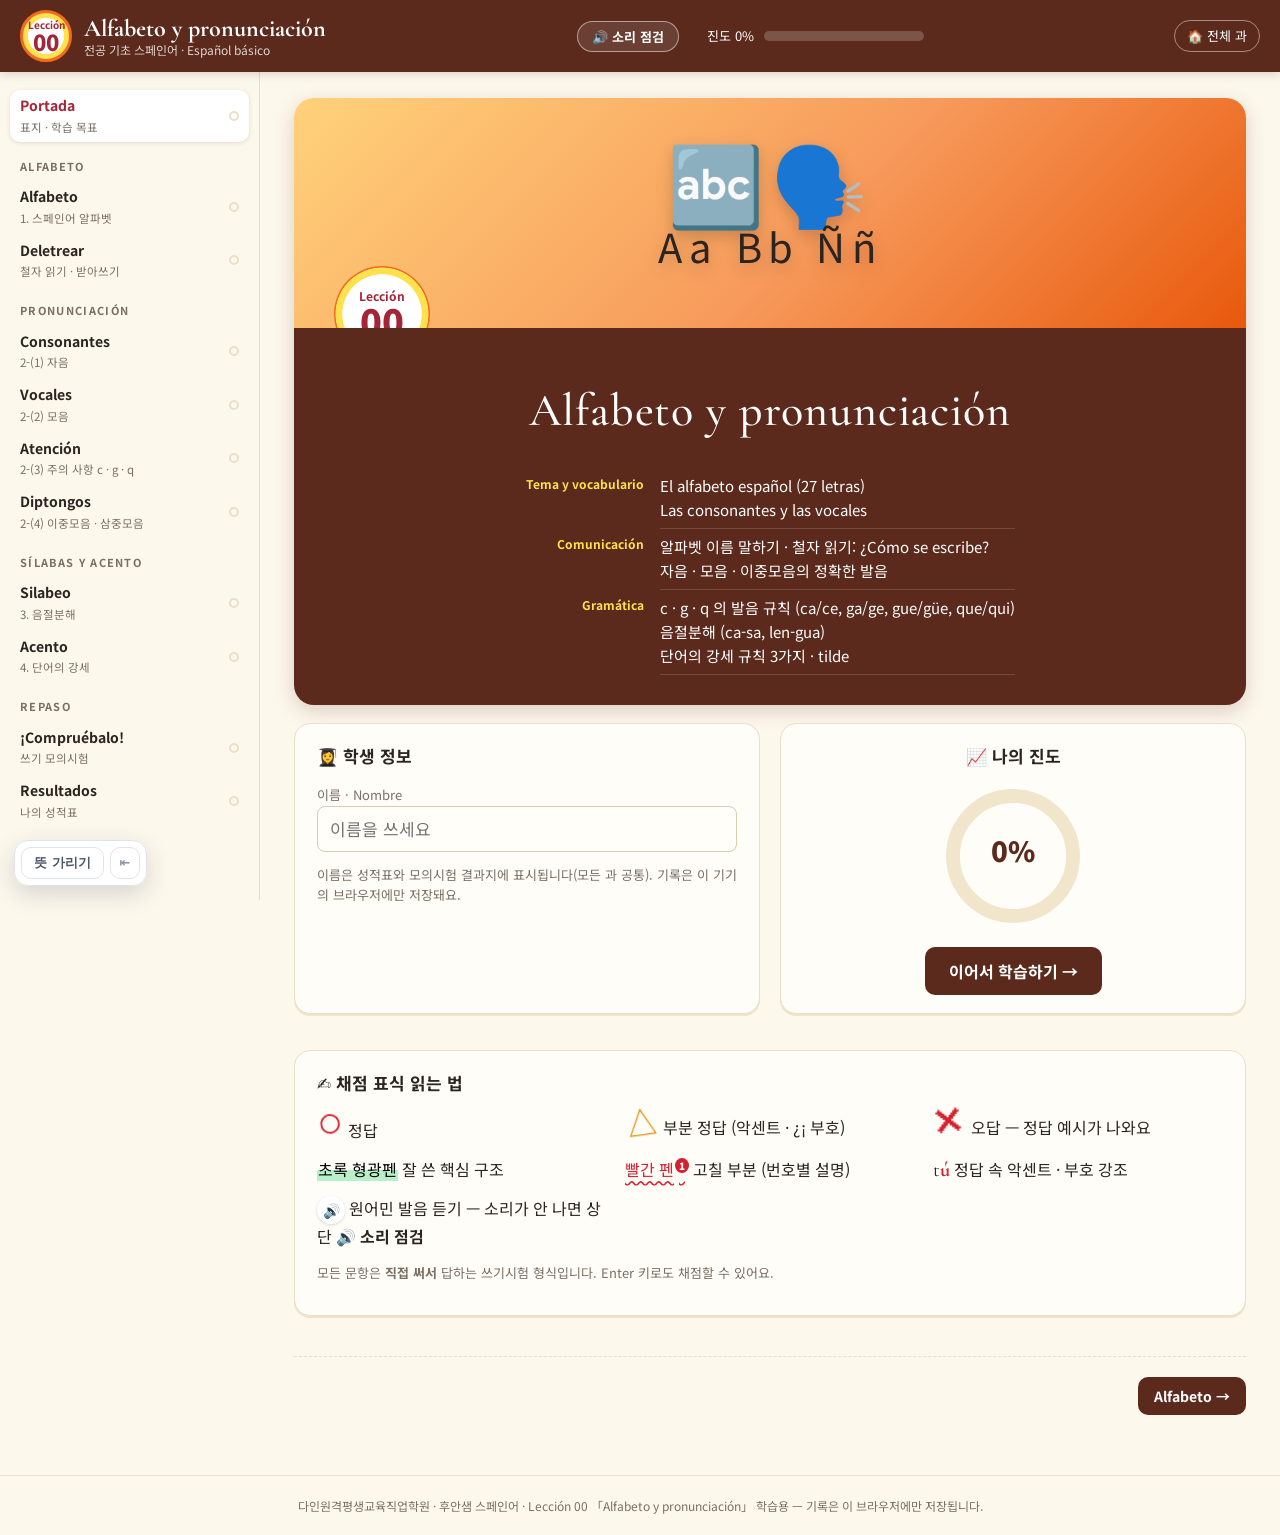
==== commit 5a960e42: "뜻 가리기 · 해석 가리기 기능 추가 화면 왼쪽 아래 버튼으로 단어 뜻과 문장 해석을 흐리게 가리고, 가려진 부분을 누르면 하나씩 확인할 수 있습니다. 설정은 페이지를 옮겨도 유지" ====
--- a/L00/index.html
+++ b/L00/index.html
@@ -13,5 +13,6 @@
 <script src="../common/audio-map.js?v=1"></script>
 <script src="../common/engine.js?v=1"></script>
 <script src="lesson.js?v=1"></script>
+<script src="../dain-hide.js" defer></script>
 </body>
 </html>
